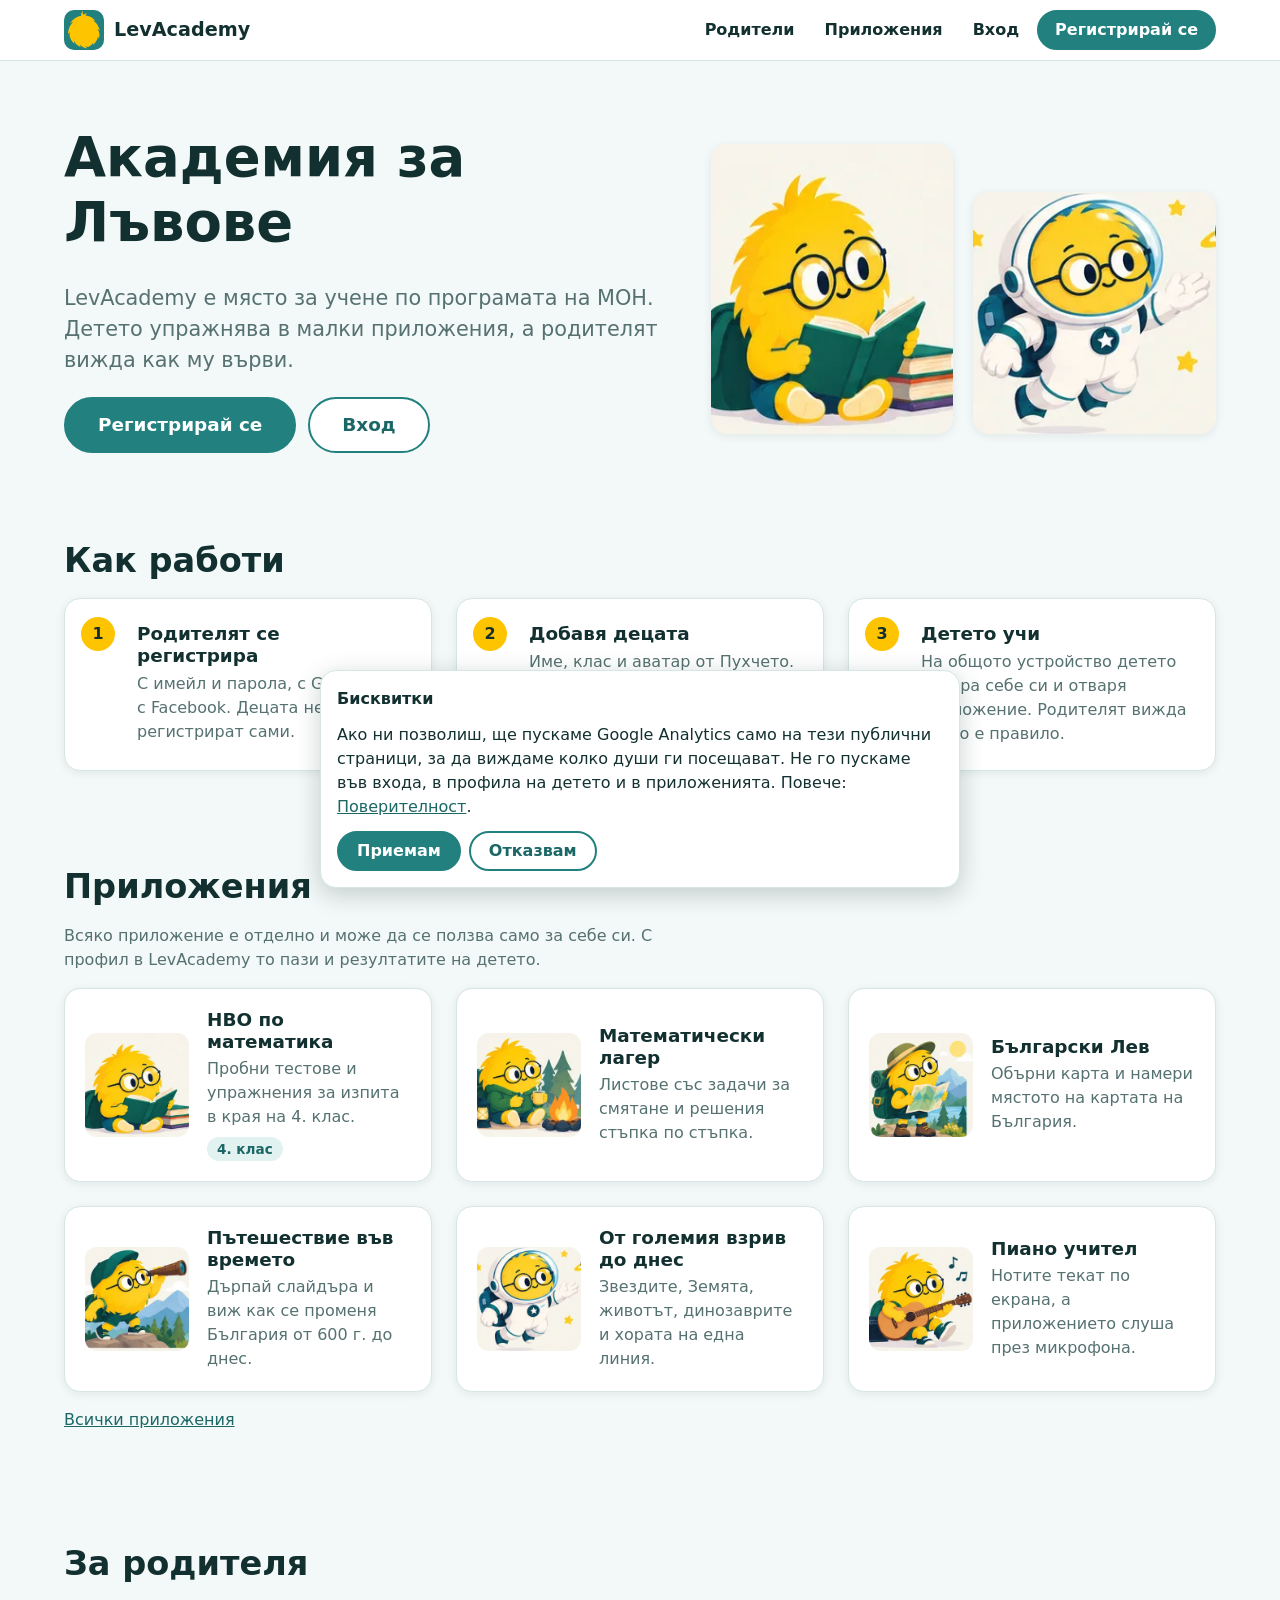
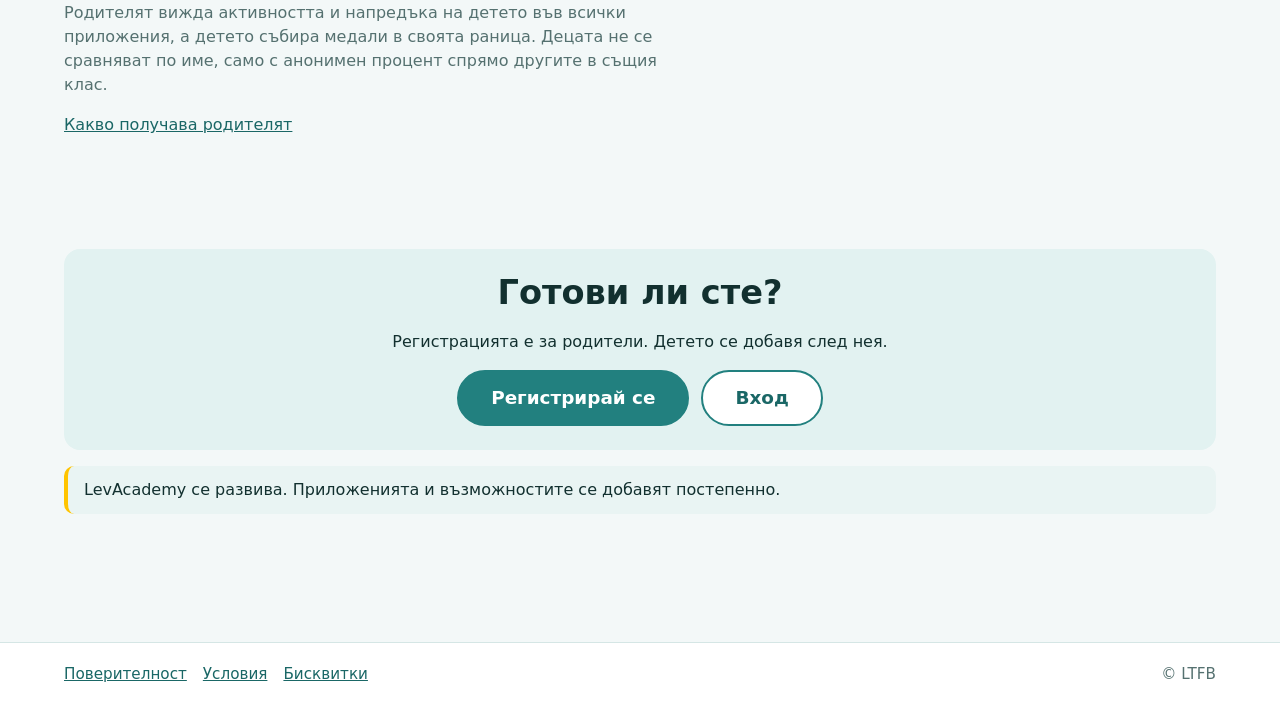
==== index.html @ 334375e3 "Публикуване от LTFB 6eeeff5" ====
<!doctype html>
<html lang="bg">
<head>
  <meta charset="utf-8">
  <meta name="viewport" content="width=device-width, initial-scale=1">
  <meta name="la-root" content="./">
  <title>LevAcademy: академия за лъвове</title>
  <meta name="description" content="Учене по програмата на МОН за деца. Родителят вижда напредъка на детето, а детето учи в приложения с Пухчето.">
  <meta property="og:type" content="website">
  <meta property="og:site_name" content="LevAcademy">
  <meta property="og:locale" content="bg_BG">
  <meta property="og:title" content="LevAcademy: академия за лъвове">
  <meta property="og:description" content="Учене по програмата на МОН за деца. Родителят вижда напредъка на детето, а детето учи в приложения с Пухчето.">
  <meta property="og:image" content="./img/logo.svg">
  <link rel="icon" href="./img/logo.svg" type="image/svg+xml">
  <link rel="stylesheet" href="./shared/tokens.css">
  <link rel="stylesheet" href="./shared/site.css">
  <script type="module" src="./shared/site.js"></script>
</head>
<body data-page="home">
<main id="main">
<section class="hero">
  <div class="wrap">
    <div>
      <h1>Академия за Лъвове</h1>
      <p class="lead">LevAcademy е място за учене по програмата на МОН. Детето упражнява в малки приложения, а родителят вижда как му върви.</p>
      <div class="hero-actions">
        <a class="btn btn-big" href="register/">Регистрирай се</a>
        <a class="btn btn-secondary btn-big" href="login/">Вход</a>
      </div>
    </div>
    <div class="hero-art" aria-hidden="true">
      <img src="avatars/06.webp" alt="" width="256" height="256">
      <img src="avatars/09.webp" alt="" width="256" height="256">
    </div>
  </div>
</section>

<section class="section">
  <div class="wrap">
    <h2>Как работи</h2>
    <ol class="steps three">
      <li><h3>Родителят се регистрира</h3><p>С имейл и парола, с Google или с Facebook. Децата не се регистрират сами.</p></li>
      <li><h3>Добавя децата</h3><p>Име, клас и аватар от Пухчето. Градът и училището са по желание.</p></li>
      <li><h3>Детето учи</h3><p>На общото устройство детето избира себе си и отваря приложение. Родителят вижда какво е правило.</p></li>
    </ol>
  </div>
</section>

<section class="section">
  <div class="wrap">
    <h2>Приложения</h2>
    <p class="intro">Всяко приложение е отделно и може да се ползва само за себе си. С профил в LevAcademy то пази и резултатите на детето.</p>
    <div class="cards" data-apps><p class="cards-status">Зареждаме приложенията…</p></div>
    <p><a href="apps/">Всички приложения</a></p>
  </div>
</section>

<section class="section">
  <div class="wrap">
    <h2>За родителя</h2>
    <p class="intro">Родителят вижда активността и напредъка на детето във всички приложения, а детето събира медали в своята раница. Децата не се сравняват по име, само с анонимен процент спрямо другите в същия клас.</p>
    <p><a href="parents/">Какво получава родителят</a></p>
  </div>
</section>

<section class="section">
  <div class="wrap">
    <div class="callout">
      <h2>Готови ли сте?</h2>
      <p>Регистрацията е за родители. Детето се добавя след нея.</p>
      <div class="hero-actions">
        <a class="btn btn-big" href="register/">Регистрирай се</a>
        <a class="btn btn-secondary btn-big" href="login/">Вход</a>
      </div>
    </div>
    <p class="notice">LevAcademy се развива. Приложенията и възможностите се добавят постепенно.</p>
  </div>
</section>
</main>
</body>
</html>
---- shared/tokens.css ----
/* LevAcademy design tokens: the look of the LTFB logo (turquoise + the yellow Пухчето).
   Every page of the site and the core app uses these; pages add their own styles on top. */
:root {
  --bg: #f3f8f8;
  --surface: #ffffff;
  --surface-2: #e9f4f3;
  --ink: #12302f;
  --muted: #557170;
  --line: #d5e6e5;
  --accent: #22807f;
  --accent-dark: #1a6766;
  --accent-light: #e2f2f1;
  --on-accent: #ffffff;
  --yellow: #ffc400;
  --danger: #c62828;
  --ok: #15934a;
  --radius: 16px;
  --radius-small: 10px;
  --shadow: 0 2px 10px rgba(18, 48, 47, .08);
  --font: system-ui, -apple-system, "Segoe UI", Roboto, sans-serif;
  --page-width: 1200px;
}

* { box-sizing: border-box; }
html { overflow-y: scroll; }
body { margin: 0; background: var(--bg); color: var(--ink); font: 16px/1.5 var(--font); }
a { color: var(--accent-dark); }
button, input, select { font: inherit; }
---- shared/site.css ----
/* Public pages of LevAcademy: header, footer, cookie banner, page blocks. Tokens come from tokens.css. */
html { scroll-behavior: smooth; }
img { max-width: 100%; height: auto; }
h1, h2, h3 { line-height: 1.2; margin: 0 0 .5em; }
h1 { font-size: clamp(2rem, 5.5vw, 3.4rem); }
h2 { font-size: clamp(1.5rem, 3.6vw, 2.1rem); }
h3 { font-size: 1.15rem; }
p { margin: 0 0 1em; }
:focus-visible { outline: 3px solid var(--yellow); outline-offset: 2px; }

.wrap { max-width: var(--page-width); margin: 0 auto; padding: 0 24px; }
.skip-link { position: absolute; left: -999px; top: 8px; background: var(--surface); padding: 8px 12px; border-radius: var(--radius-small); z-index: 100; }
.skip-link:focus { left: 8px; }

/* buttons */
.btn { display: inline-flex; align-items: center; justify-content: center; min-height: 48px; padding: 10px 24px; border-radius: 999px; border: 2px solid var(--accent); background: var(--accent); color: var(--on-accent); font-weight: 700; text-decoration: none; cursor: pointer; }
.btn:hover { background: var(--accent-dark); border-color: var(--accent-dark); }
.btn-secondary { background: var(--surface); color: var(--accent-dark); }
.btn-secondary:hover { background: var(--accent-light); color: var(--accent-dark); }
.btn-big { min-height: 56px; padding: 12px 32px; font-size: 1.15rem; }
.btn-small { min-height: 40px; padding: 6px 18px; }

/* header */
.site-header { background: var(--surface); border-bottom: 1px solid var(--line); }
.site-header .wrap { display: flex; flex-wrap: wrap; align-items: center; justify-content: space-between; gap: 8px 16px; padding-top: 10px; padding-bottom: 10px; }
.brand { display: inline-flex; align-items: center; gap: 10px; color: var(--ink); font-weight: 800; font-size: 1.2rem; text-decoration: none; }
.brand img { width: 40px; height: 40px; border-radius: 10px; }
.site-nav { display: flex; flex-wrap: wrap; align-items: center; gap: 4px 6px; }
.site-nav a { padding: 8px 12px; border-radius: 999px; color: var(--ink); text-decoration: none; font-weight: 600; }
.site-nav a:hover { background: var(--accent-light); }
.site-nav a[aria-current="page"] { background: var(--accent-light); color: var(--accent-dark); }
.site-nav a.btn { color: var(--on-accent); padding: 6px 16px; min-height: 40px; }
.site-nav a.btn:hover { background: var(--accent-dark); }

/* footer */
.site-footer { margin-top: 64px; background: var(--surface); border-top: 1px solid var(--line); color: var(--muted); font-size: .95rem; }
.site-footer .wrap { display: flex; flex-wrap: wrap; justify-content: space-between; gap: 8px 24px; padding-top: 20px; padding-bottom: 20px; }
.site-footer nav { display: flex; flex-wrap: wrap; gap: 4px 16px; }
.site-footer a, .link-button { color: var(--accent-dark); }
.link-button { background: none; border: 0; padding: 0; text-decoration: underline; cursor: pointer; }

/* cookie banner */
.cookie-banner { position: fixed; left: 12px; right: 12px; bottom: 12px; z-index: 50; max-width: 640px; margin: 0 auto; padding: 16px; background: var(--surface); border: 1px solid var(--line); border-radius: var(--radius); box-shadow: 0 6px 24px rgba(18, 48, 47, .22); }
.cookie-banner p { margin: 0 0 12px; }
.cookie-banner .actions { display: flex; flex-wrap: wrap; gap: 8px; }

/* hero */
.hero { padding: 64px 0 40px; }
.hero .wrap { display: grid; gap: 40px; align-items: center; }
.hero p.lead { font-size: 1.3rem; color: var(--muted); max-width: 30em; }
.hero-actions { display: flex; flex-wrap: wrap; gap: 12px; margin-top: 8px; }
.hero-art { display: flex; justify-content: center; gap: 20px; }
.hero-art img { width: min(48%, 300px); border-radius: var(--radius); background: var(--surface); box-shadow: var(--shadow); }
.hero-art img:nth-child(2) { margin-top: 48px; }
@media (min-width: 760px) {
  .hero .wrap { grid-template-columns: 1.2fr 1fr; }
}

/* sections */
.section { padding: 48px 0; }
.section > .wrap > p.intro { color: var(--muted); max-width: 40em; }
.page-head { padding-top: 36px; padding-bottom: 8px; }
.page-head p.lead { font-size: 1.15rem; color: var(--muted); max-width: 38em; }

.steps { display: grid; gap: 24px; padding: 0; margin: 0; list-style: none; counter-reset: step; }
.steps li { counter-increment: step; position: relative; background: var(--surface); border: 1px solid var(--line); border-radius: var(--radius); padding: 24px 24px 24px 72px; box-shadow: var(--shadow); }
.steps li::before { content: counter(step); position: absolute; left: 16px; top: 18px; width: 34px; height: 34px; border-radius: 50%; background: var(--yellow); color: var(--ink); font-weight: 800; display: grid; place-items: center; }
.steps h3 { margin-bottom: .25em; }
.steps p { margin: 0; color: var(--muted); }
@media (min-width: 760px) { .steps.three { grid-template-columns: repeat(3, 1fr); } }

.cards { display: grid; gap: 24px; grid-template-columns: repeat(auto-fill, minmax(min(100%, 340px), 1fr)); }
.card { display: flex; gap: 18px; align-items: center; background: var(--surface); border: 1px solid var(--line); border-radius: var(--radius); padding: 20px; box-shadow: var(--shadow); color: var(--ink); text-decoration: none; }
a.card:hover { border-color: var(--accent); }
.card img { width: 104px; height: 104px; border-radius: 12px; flex: none; background: var(--surface-2); }
.card h3 { margin: 0 0 .2em; }
.card p { margin: 0; color: var(--muted); }
.card .grades { display: inline-block; margin-top: 8px; padding: 2px 10px; border-radius: 999px; background: var(--accent-light); color: var(--accent-dark); font-size: .85rem; font-weight: 600; }
.cards-status { color: var(--muted); }

.feature { display: grid; gap: 16px; align-items: center; background: var(--surface); border: 1px solid var(--line); border-radius: var(--radius); padding: 20px; margin-bottom: 16px; box-shadow: var(--shadow); }
.feature img { width: 120px; height: 120px; border-radius: var(--radius); background: var(--surface-2); justify-self: center; }
.feature h2 { font-size: 1.35rem; }
.feature p:last-child, .feature ul:last-child { margin-bottom: 0; }
@media (min-width: 640px) {
  .feature { grid-template-columns: 140px 1fr; }
  .feature:nth-of-type(even) { grid-template-columns: 1fr 140px; }
  .feature:nth-of-type(even) img { order: 2; }
}

.callout { background: var(--accent-light); border-radius: var(--radius); padding: 24px; text-align: center; }
.callout .hero-actions { justify-content: center; }
.notice { background: var(--surface-2); border-left: 4px solid var(--yellow); border-radius: var(--radius-small); padding: 12px 16px; color: var(--ink); }

/* long text pages */
.prose { max-width: 44em; padding-bottom: 8px; }
.prose h2 { margin-top: 1.8em; }
.prose ul { padding-left: 1.3em; }
.prose li { margin-bottom: .35em; }
.draft-note { background: #fff6d6; border: 1px solid var(--yellow); border-radius: var(--radius-small); padding: 8px 14px; font-size: .95rem; }
mark.placeholder { background: #fff0a8; color: var(--ink); padding: 1px 6px; border-radius: 6px; }
.cards + p, .callout + .notice, .cards + .notice { margin-top: 16px; }
.callout { margin-bottom: 16px; }
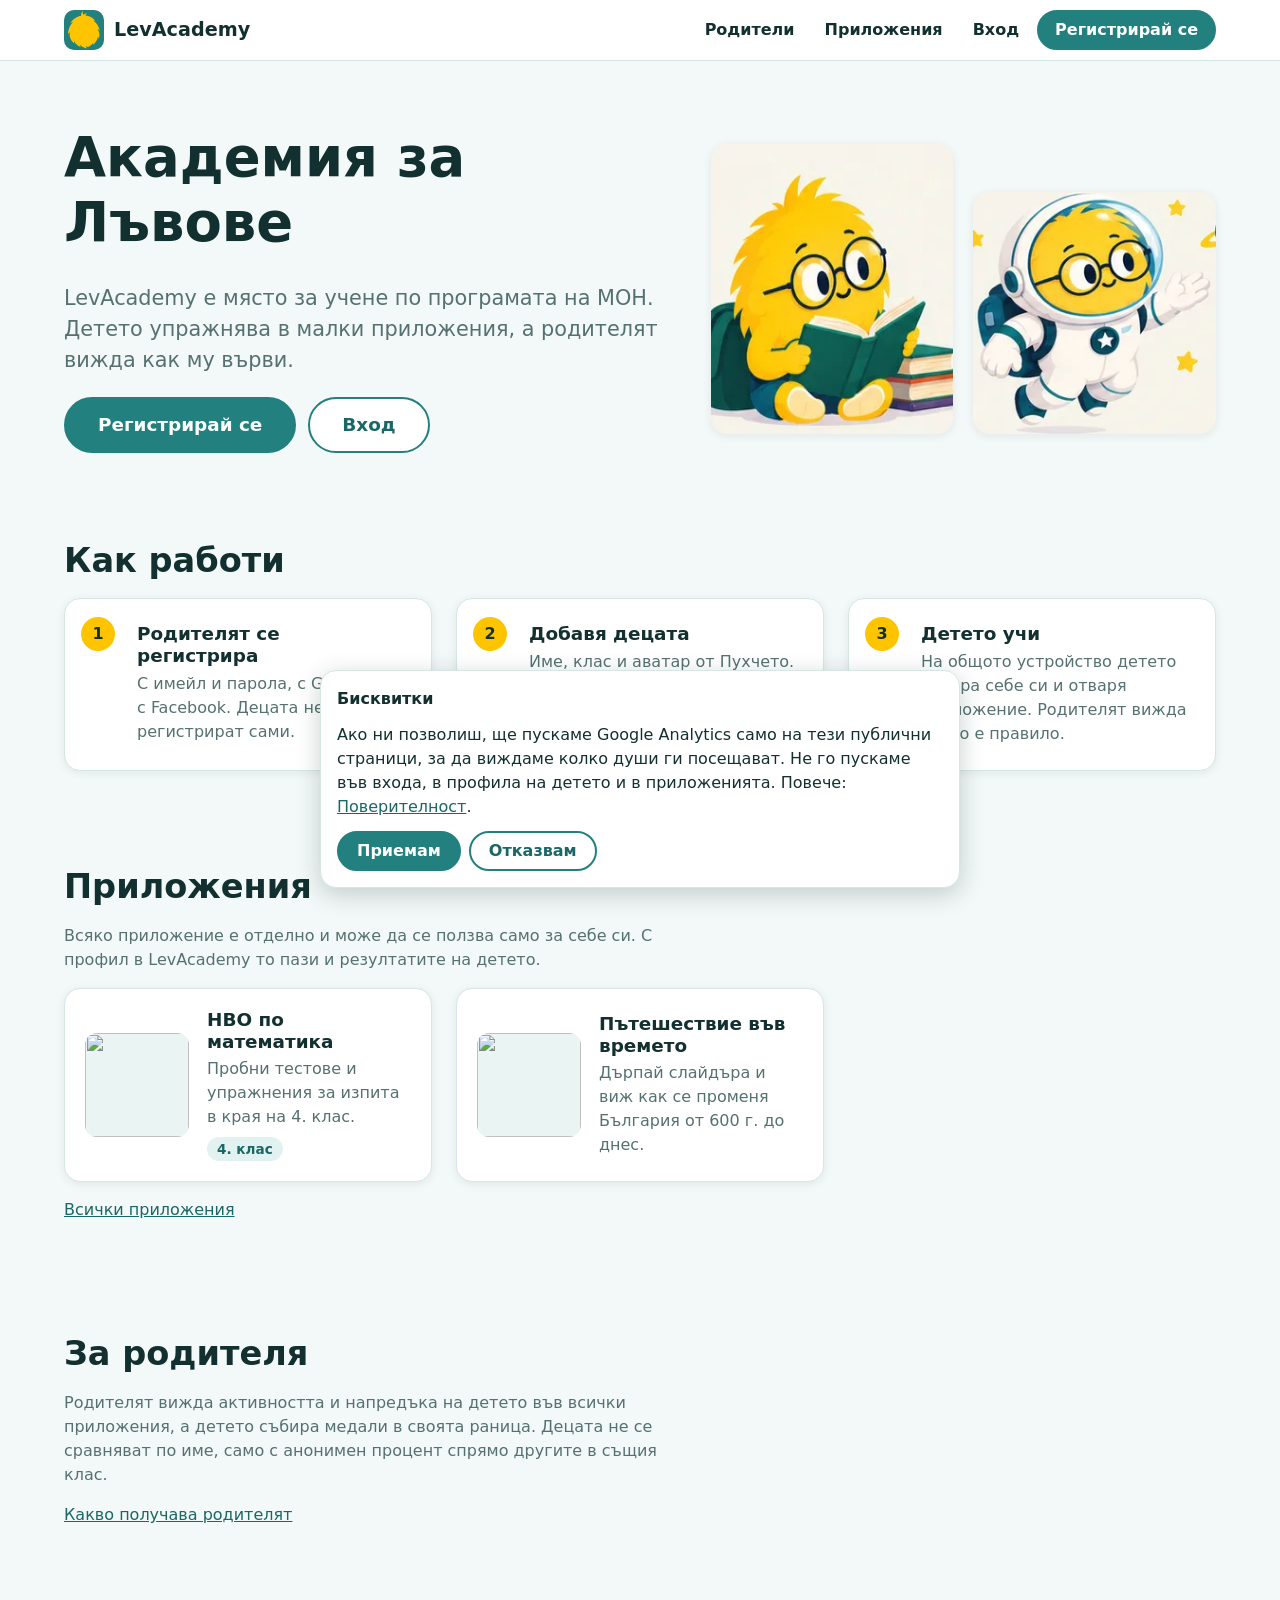
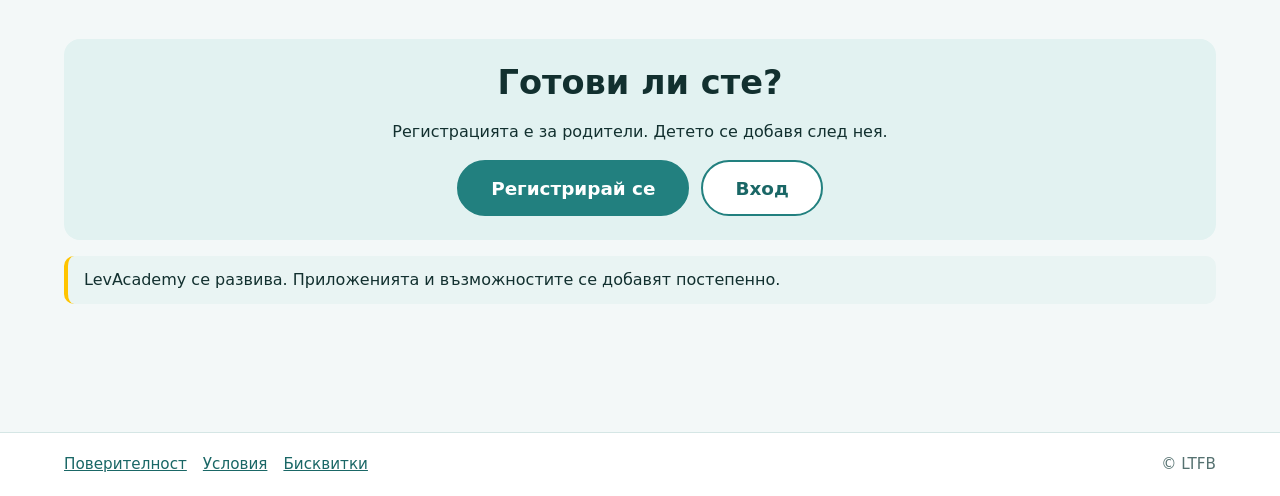
==== commit 5513d724: "Публикуване от LTFB 242159e" ====
--- a/index.html
+++ b/index.html
@@ -13,11 +13,27 @@
   <meta property="og:description" content="Учене по програмата на МОН за деца. Родителят вижда напредъка на детето, а детето учи в приложения с Пухчето.">
   <meta property="og:image" content="./img/logo.svg">
   <link rel="icon" href="./img/logo.svg" type="image/svg+xml">
+  <script>
+    // Inside the shell (/app/ loads this page with ?embed=shell): set the class before the first paint, so the header doesn't flash.
+    if (new URLSearchParams(location.search).get('embed') === 'shell' && window.parent !== window) document.documentElement.classList.add('embedded');
+  </script>
   <link rel="stylesheet" href="./shared/tokens.css">
   <link rel="stylesheet" href="./shared/site.css">
   <script type="module" src="./shared/site.js"></script>
 </head>
 <body data-page="home">
+<a class="skip-link" href="#main">Към съдържанието</a>
+<header class="site-header">
+  <div class="wrap">
+    <a class="brand" href="./"><img src="./img/logo.svg" alt="" width="40" height="40"><span>LevAcademy</span></a>
+    <nav class="site-nav" aria-label="Главно меню">
+      <a href="./parents/">Родители</a>
+      <a href="./apps/">Приложения</a>
+      <a href="./login/">Вход</a>
+      <a class="btn" href="./register/">Регистрирай се</a>
+    </nav>
+  </div>
+</header>
 <main id="main">
 <section class="hero">
   <div class="wrap">
@@ -51,7 +67,12 @@
   <div class="wrap">
     <h2>Приложения</h2>
     <p class="intro">Всяко приложение е отделно и може да се ползва само за себе си. С профил в LevAcademy то пази и резултатите на детето.</p>
-    <div class="cards" data-apps><p class="cards-status">Зареждаме приложенията…</p></div>
+    <div class="cards">
+<!-- apps:start: build-catalog.mjs пише картите тук -->
+      <a class="card" href="./app/#/nvo"><img src="./nvo-matematika/themes/blue/img/avatar.png" alt="" width="72" height="72" loading="lazy"><div><h3>НВО по математика</h3><p>Пробни тестове и упражнения за изпита в края на 4. клас.</p><span class="grades">4. клас</span></div></a>
+      <a class="card" href="./app/#/history"><img src="./bg-time-traveler/img/mascot.webp" alt="" width="72" height="72" loading="lazy"><div><h3>Пътешествие във времето</h3><p>Дърпай слайдъра и виж как се променя България от 600 г. до днес.</p></div></a>
+<!-- apps:end -->
+    </div>
     <p><a href="apps/">Всички приложения</a></p>
   </div>
 </section>
@@ -78,5 +99,15 @@
   </div>
 </section>
 </main>
+<footer class="site-footer">
+  <div class="wrap">
+    <nav aria-label="Правна информация">
+      <a href="./privacy/">Поверителност</a>
+      <a href="./terms/">Условия</a>
+      <button type="button" class="link-button" data-cookie-settings hidden>Бисквитки</button>
+    </nav>
+    <span>© LTFB</span>
+  </div>
+</footer>
 </body>
 </html>
--- a/shared/site.css
+++ b/shared/site.css
@@ -76,7 +76,6 @@
 .card h3 { margin: 0 0 .2em; }
 .card p { margin: 0; color: var(--muted); }
 .card .grades { display: inline-block; margin-top: 8px; padding: 2px 10px; border-radius: 999px; background: var(--accent-light); color: var(--accent-dark); font-size: .85rem; font-weight: 600; }
-.cards-status { color: var(--muted); }
 
 .feature { display: grid; gap: 16px; align-items: center; background: var(--surface); border: 1px solid var(--line); border-radius: var(--radius); padding: 20px; margin-bottom: 16px; box-shadow: var(--shadow); }
 .feature img { width: 120px; height: 120px; border-radius: var(--radius); background: var(--surface-2); justify-self: center; }
@@ -101,3 +100,6 @@
 mark.placeholder { background: #fff0a8; color: var(--ink); padding: 1px 6px; border-radius: 6px; }
 .cards + p, .callout + .notice, .cards + .notice { margin-top: 16px; }
 .callout { margin-bottom: 16px; }
+
+/* The home page inside the shell (?embed=shell): no header, footer or sign-up buttons, the shell already knows who is in. */
+.embedded .skip-link, .embedded .site-header, .embedded .site-footer, .embedded .hero-actions, .embedded .callout { display: none; }
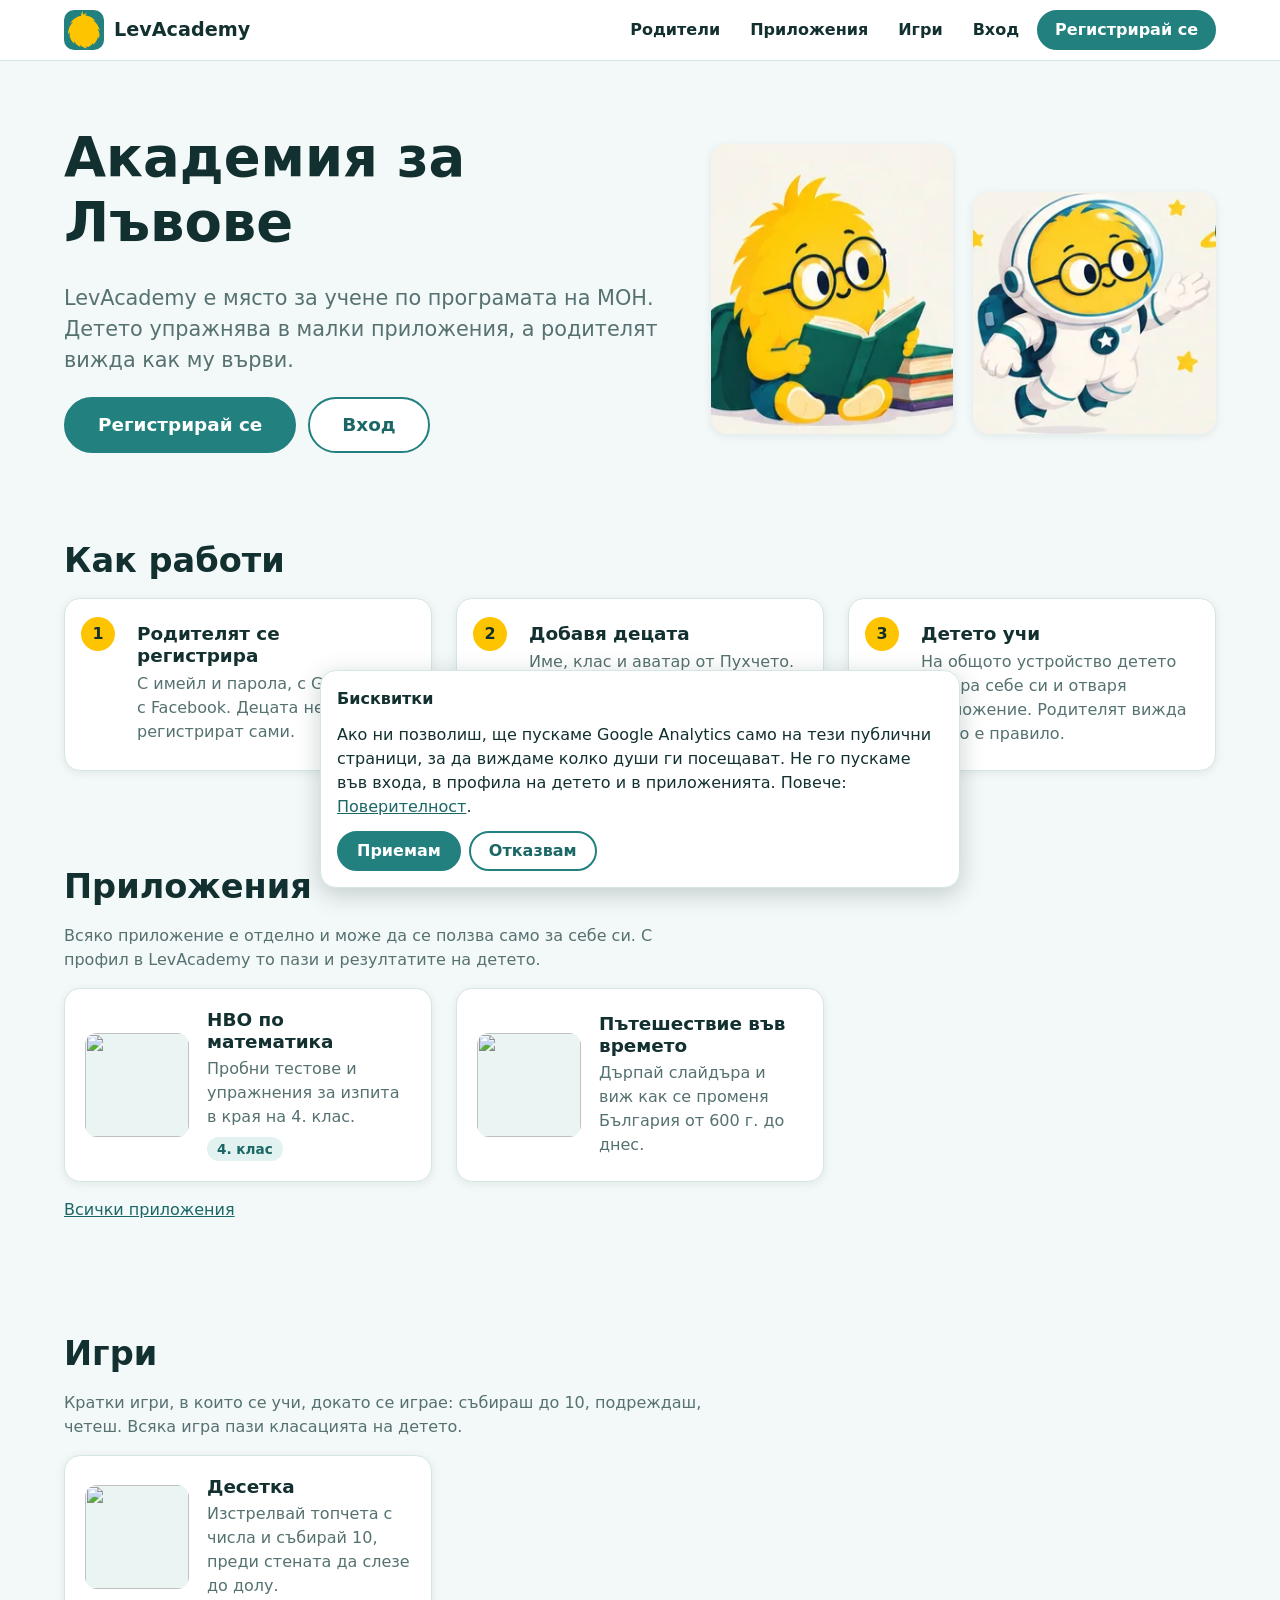
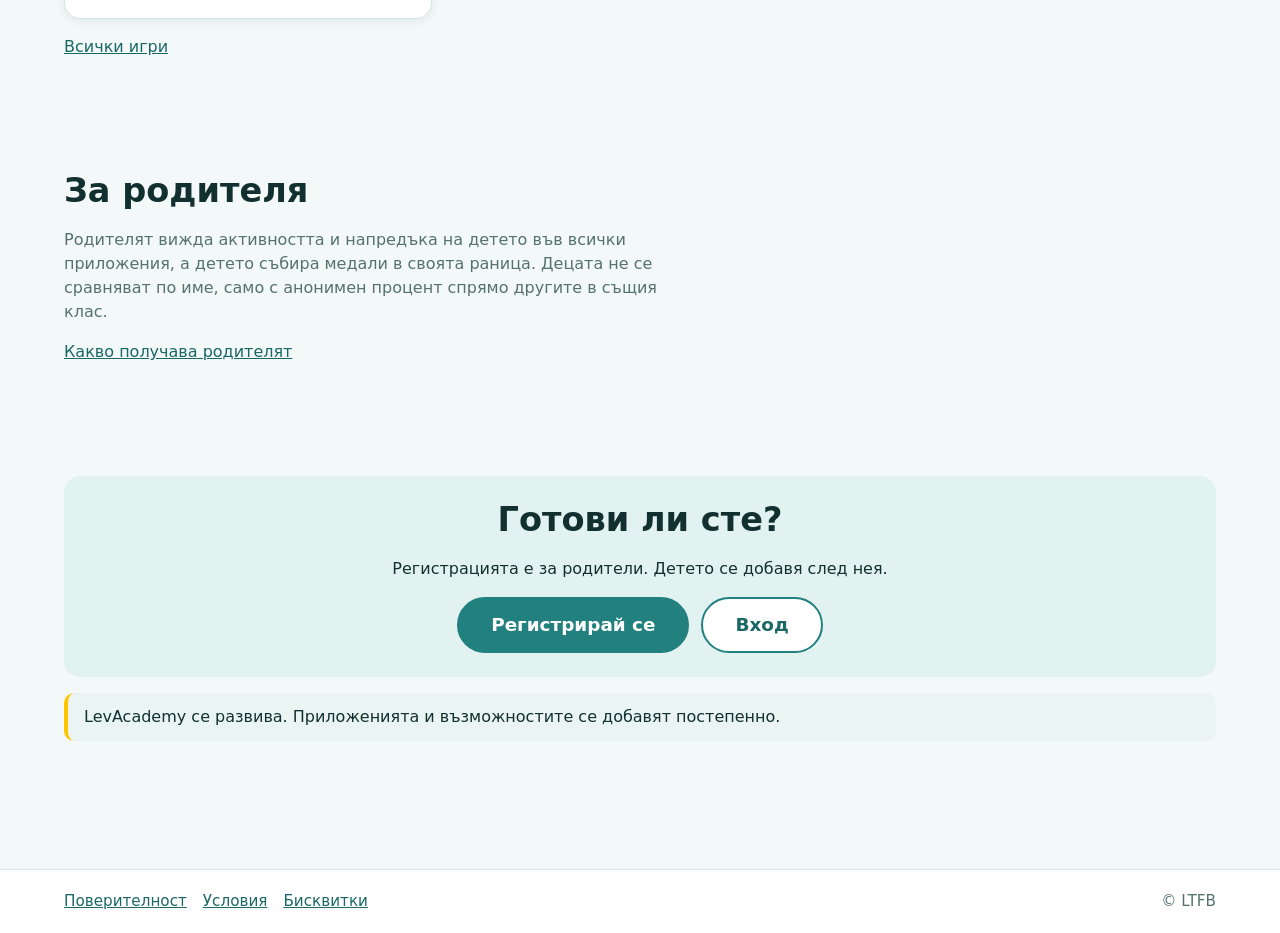
==== commit 1730c8eb: "Публикуване от LTFB 5796e8d" ====
--- a/index.html
+++ b/index.html
@@ -29,6 +29,7 @@
     <nav class="site-nav" aria-label="Главно меню">
       <a href="./parents/">Родители</a>
       <a href="./apps/">Приложения</a>
+      <a href="./games/">Игри</a>
       <a href="./login/">Вход</a>
       <a class="btn" href="./register/">Регистрирай се</a>
     </nav>
@@ -79,6 +80,19 @@
 
 <section class="section">
   <div class="wrap">
+    <h2>Игри</h2>
+    <p class="intro">Кратки игри, в които се учи, докато се играе: събираш до 10, подреждаш, четеш. Всяка игра пази класацията на детето.</p>
+    <div class="cards">
+<!-- games:start: build-catalog.mjs пише картите тук -->
+      <a class="card" href="./app/#/desetka"><img src="./desetka/icon.svg" alt="" width="72" height="72" loading="lazy"><div><h3>Десетка</h3><p>Изстрелвай топчета с числа и събирай 10, преди стената да слезе до долу.</p></div></a>
+<!-- games:end -->
+    </div>
+    <p><a href="games/">Всички игри</a></p>
+  </div>
+</section>
+
+<section class="section">
+  <div class="wrap">
     <h2>За родителя</h2>
     <p class="intro">Родителят вижда активността и напредъка на детето във всички приложения, а детето събира медали в своята раница. Децата не се сравняват по име, само с анонимен процент спрямо другите в същия клас.</p>
     <p><a href="parents/">Какво получава родителят</a></p>
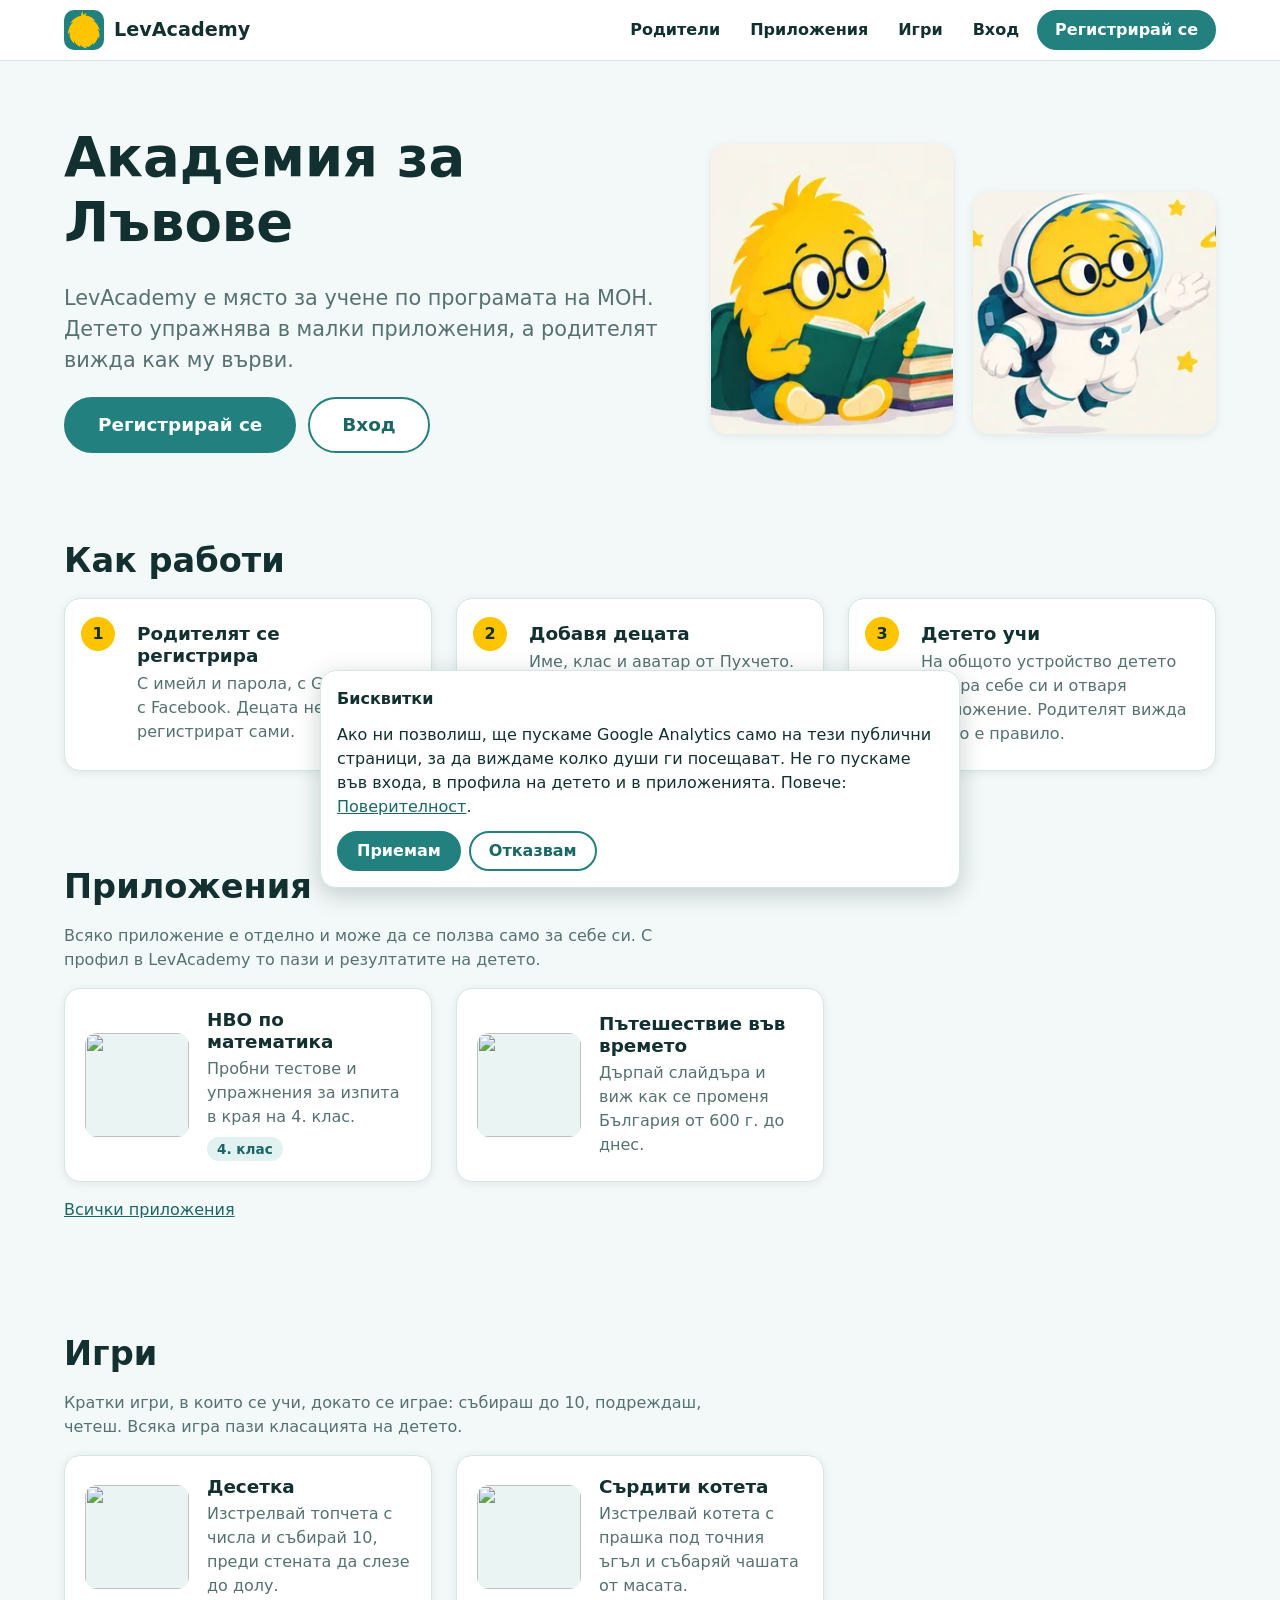
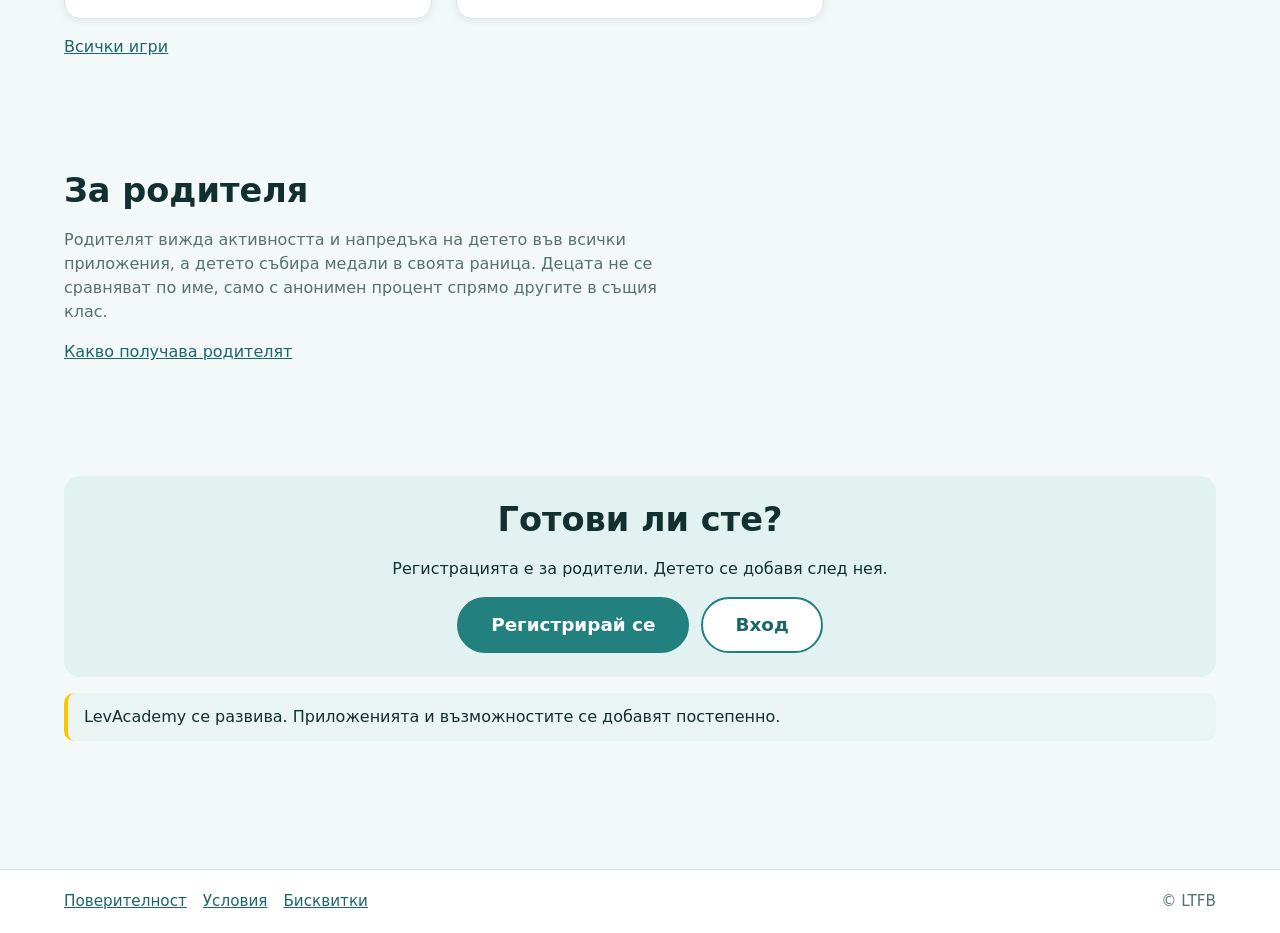
==== commit d7be6a84: "Публикуване от LTFB caee7af" ====
--- a/index.html
+++ b/index.html
@@ -85,6 +85,7 @@
     <div class="cards">
 <!-- games:start: build-catalog.mjs пише картите тук -->
       <a class="card" href="./app/#/desetka"><img src="./desetka/icon.svg" alt="" width="72" height="72" loading="lazy"><div><h3>Десетка</h3><p>Изстрелвай топчета с числа и събирай 10, преди стената да слезе до долу.</p></div></a>
+      <a class="card" href="./app/#/angry-kittens"><img src="./angry-kittens/icon.svg" alt="" width="72" height="72" loading="lazy"><div><h3>Сърдити котета</h3><p>Изстрелвай котета с прашка под точния ъгъл и събаряй чашата от масата.</p></div></a>
 <!-- games:end -->
     </div>
     <p><a href="games/">Всички игри</a></p>
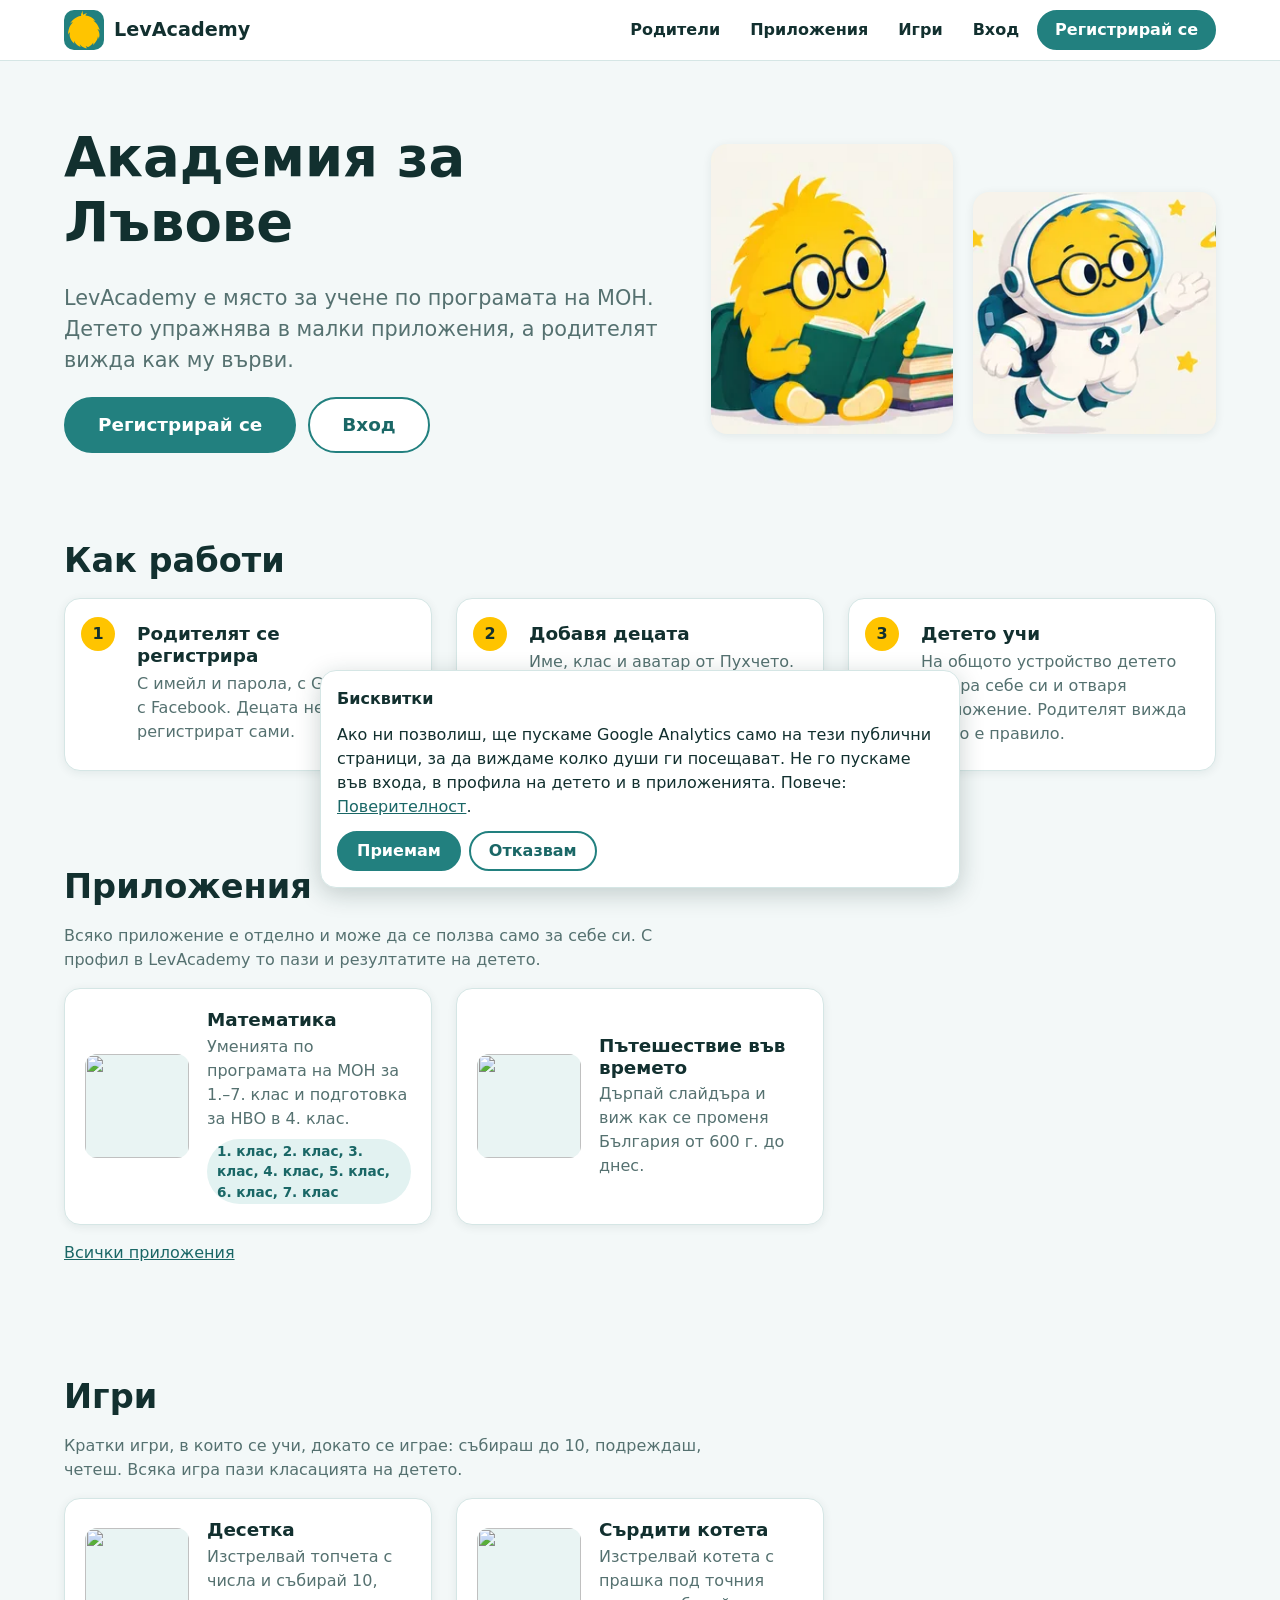
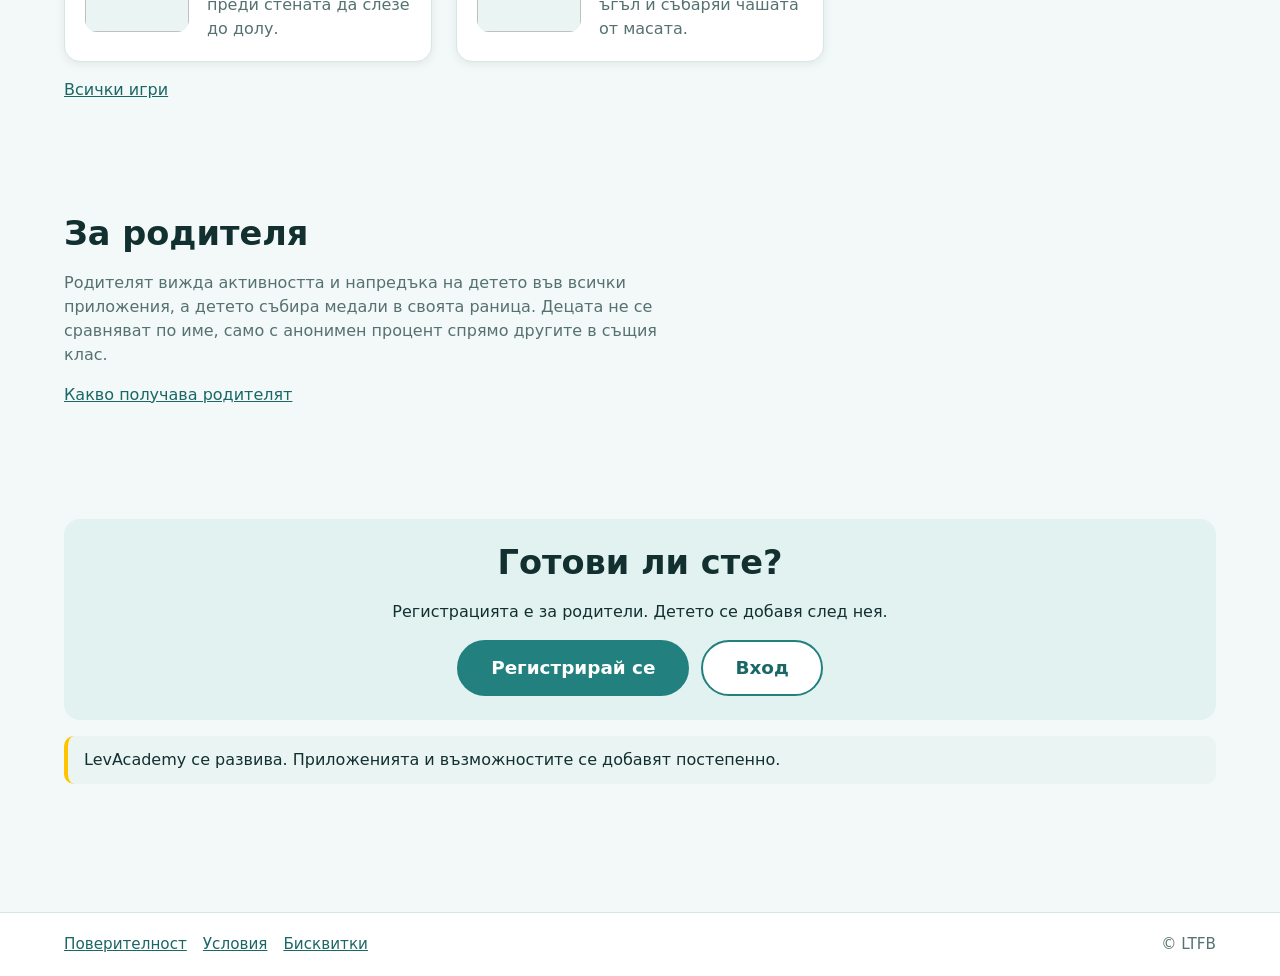
==== commit 3e0c4444: "Публикуване от LTFB 8456566" ====
--- a/index.html
+++ b/index.html
@@ -70,7 +70,7 @@
     <p class="intro">Всяко приложение е отделно и може да се ползва само за себе си. С профил в LevAcademy то пази и резултатите на детето.</p>
     <div class="cards">
 <!-- apps:start: build-catalog.mjs пише картите тук -->
-      <a class="card" href="./app/#/nvo"><img src="./nvo-matematika/themes/blue/img/avatar.png" alt="" width="72" height="72" loading="lazy"><div><h3>НВО по математика</h3><p>Пробни тестове и упражнения за изпита в края на 4. клас.</p><span class="grades">4. клас</span></div></a>
+      <a class="card" href="./app/#/nvo"><img src="./nvo-matematika/themes/blue/img/avatar.png" alt="" width="72" height="72" loading="lazy"><div><h3>Математика</h3><p>Уменията по програмата на МОН за 1.–7. клас и подготовка за НВО в 4. клас.</p><span class="grades">1. клас, 2. клас, 3. клас, 4. клас, 5. клас, 6. клас, 7. клас</span></div></a>
       <a class="card" href="./app/#/history"><img src="./bg-time-traveler/img/mascot.webp" alt="" width="72" height="72" loading="lazy"><div><h3>Пътешествие във времето</h3><p>Дърпай слайдъра и виж как се променя България от 600 г. до днес.</p></div></a>
 <!-- apps:end -->
     </div>
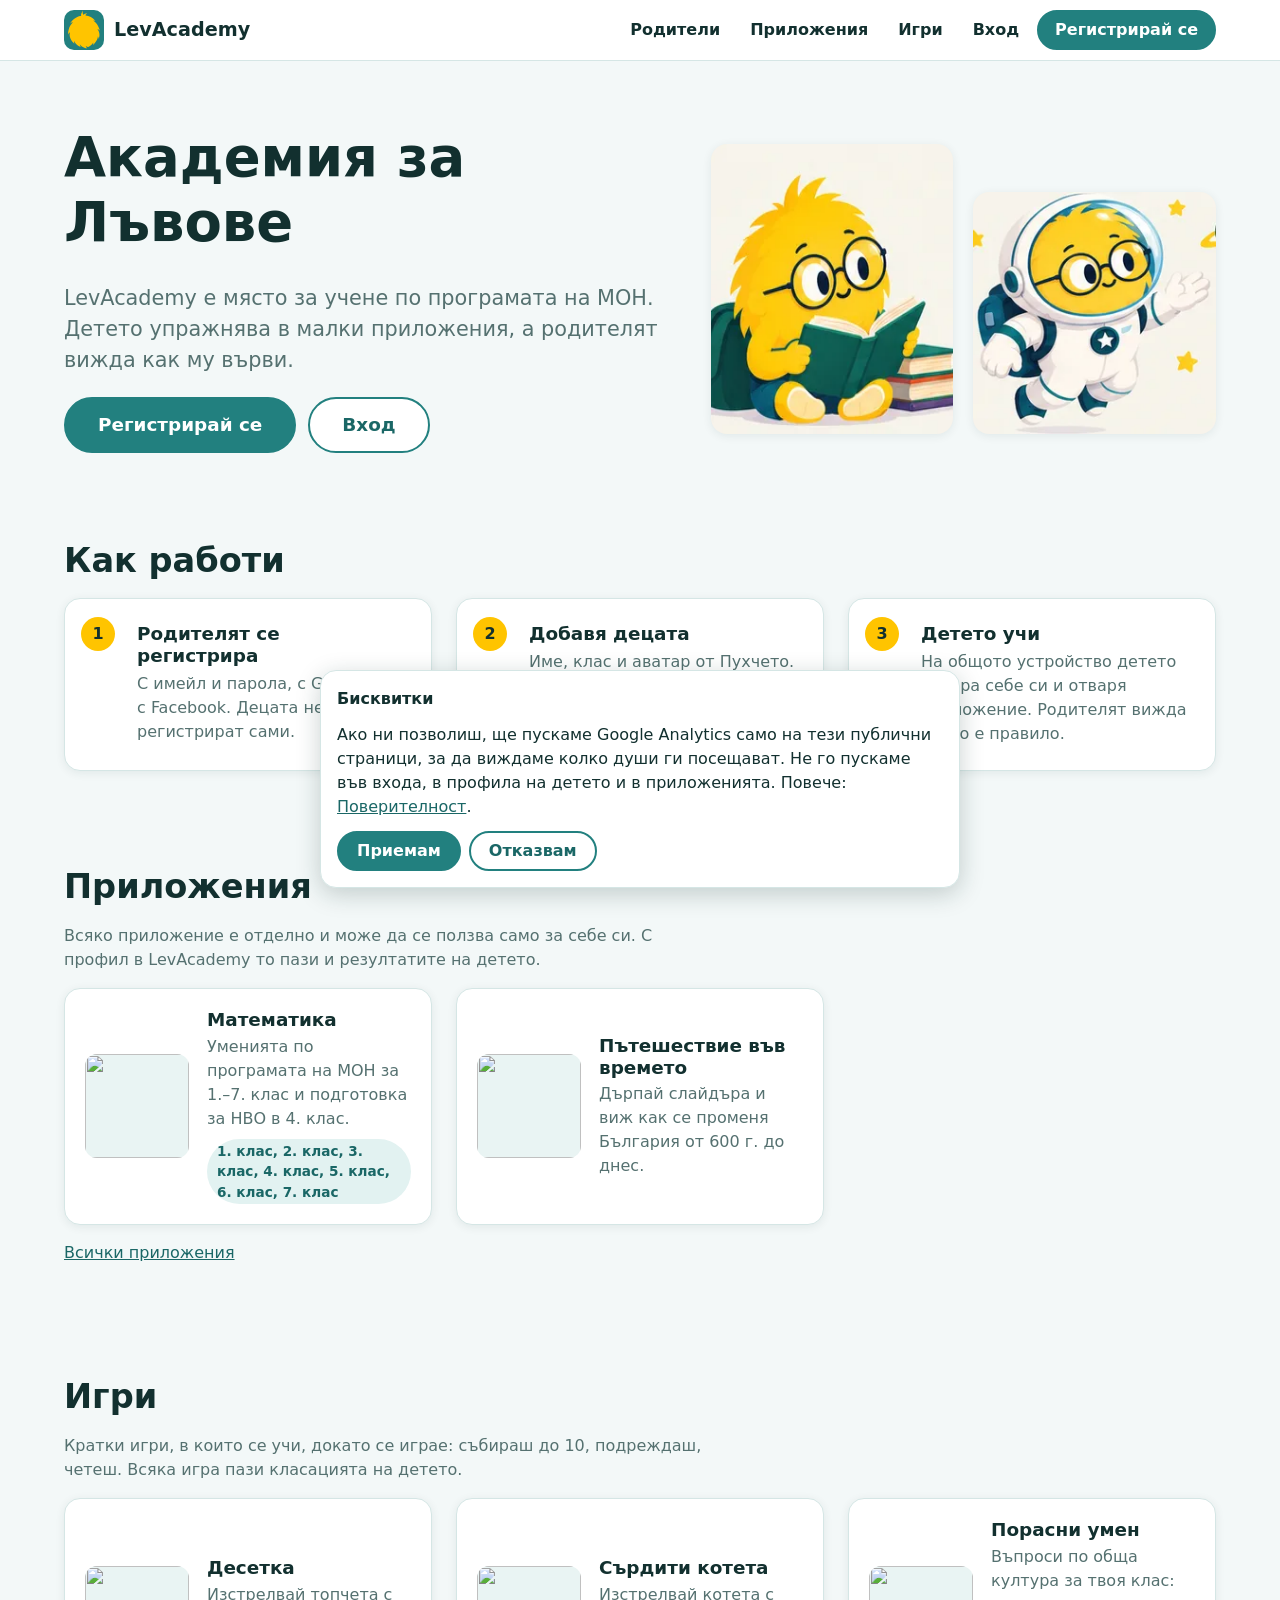
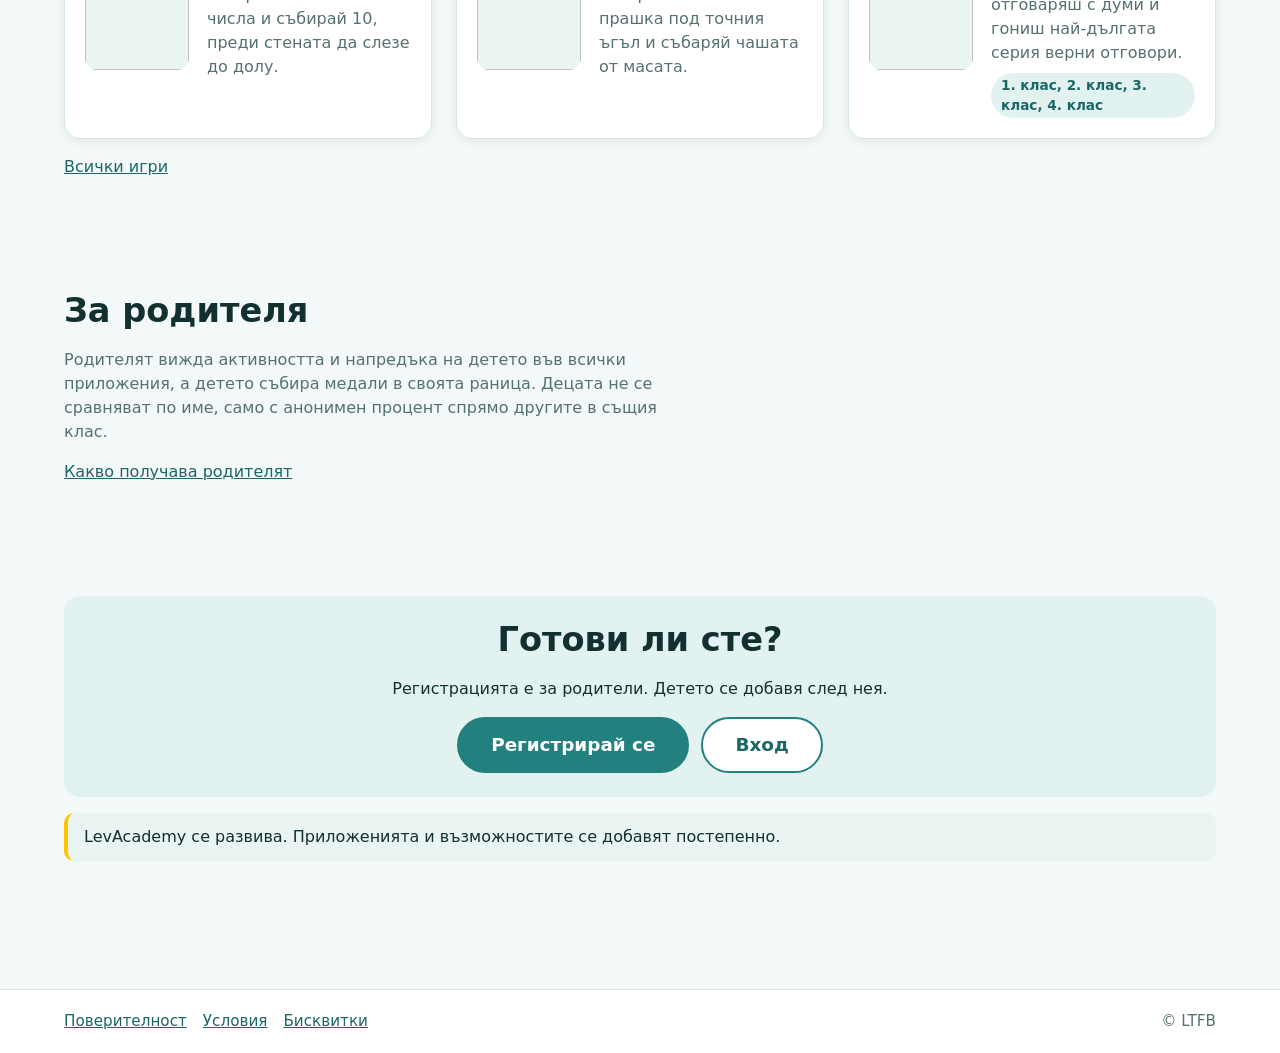
==== commit 89b83a0e: "Публикуване от LTFB 588fb89" ====
--- a/index.html
+++ b/index.html
@@ -86,6 +86,7 @@
 <!-- games:start: build-catalog.mjs пише картите тук -->
       <a class="card" href="./app/#/desetka"><img src="./desetka/icon.svg" alt="" width="72" height="72" loading="lazy"><div><h3>Десетка</h3><p>Изстрелвай топчета с числа и събирай 10, преди стената да слезе до долу.</p></div></a>
       <a class="card" href="./app/#/angry-kittens"><img src="./angry-kittens/icon.svg" alt="" width="72" height="72" loading="lazy"><div><h3>Сърдити котета</h3><p>Изстрелвай котета с прашка под точния ъгъл и събаряй чашата от масата.</p></div></a>
+      <a class="card" href="./app/#/porasni-umen"><img src="./porasni-umen/icon.svg" alt="" width="72" height="72" loading="lazy"><div><h3>Порасни умен</h3><p>Въпроси по обща култура за твоя клас: отговаряш с думи и гониш най-дългата серия верни отговори.</p><span class="grades">1. клас, 2. клас, 3. клас, 4. клас</span></div></a>
 <!-- games:end -->
     </div>
     <p><a href="games/">Всички игри</a></p>
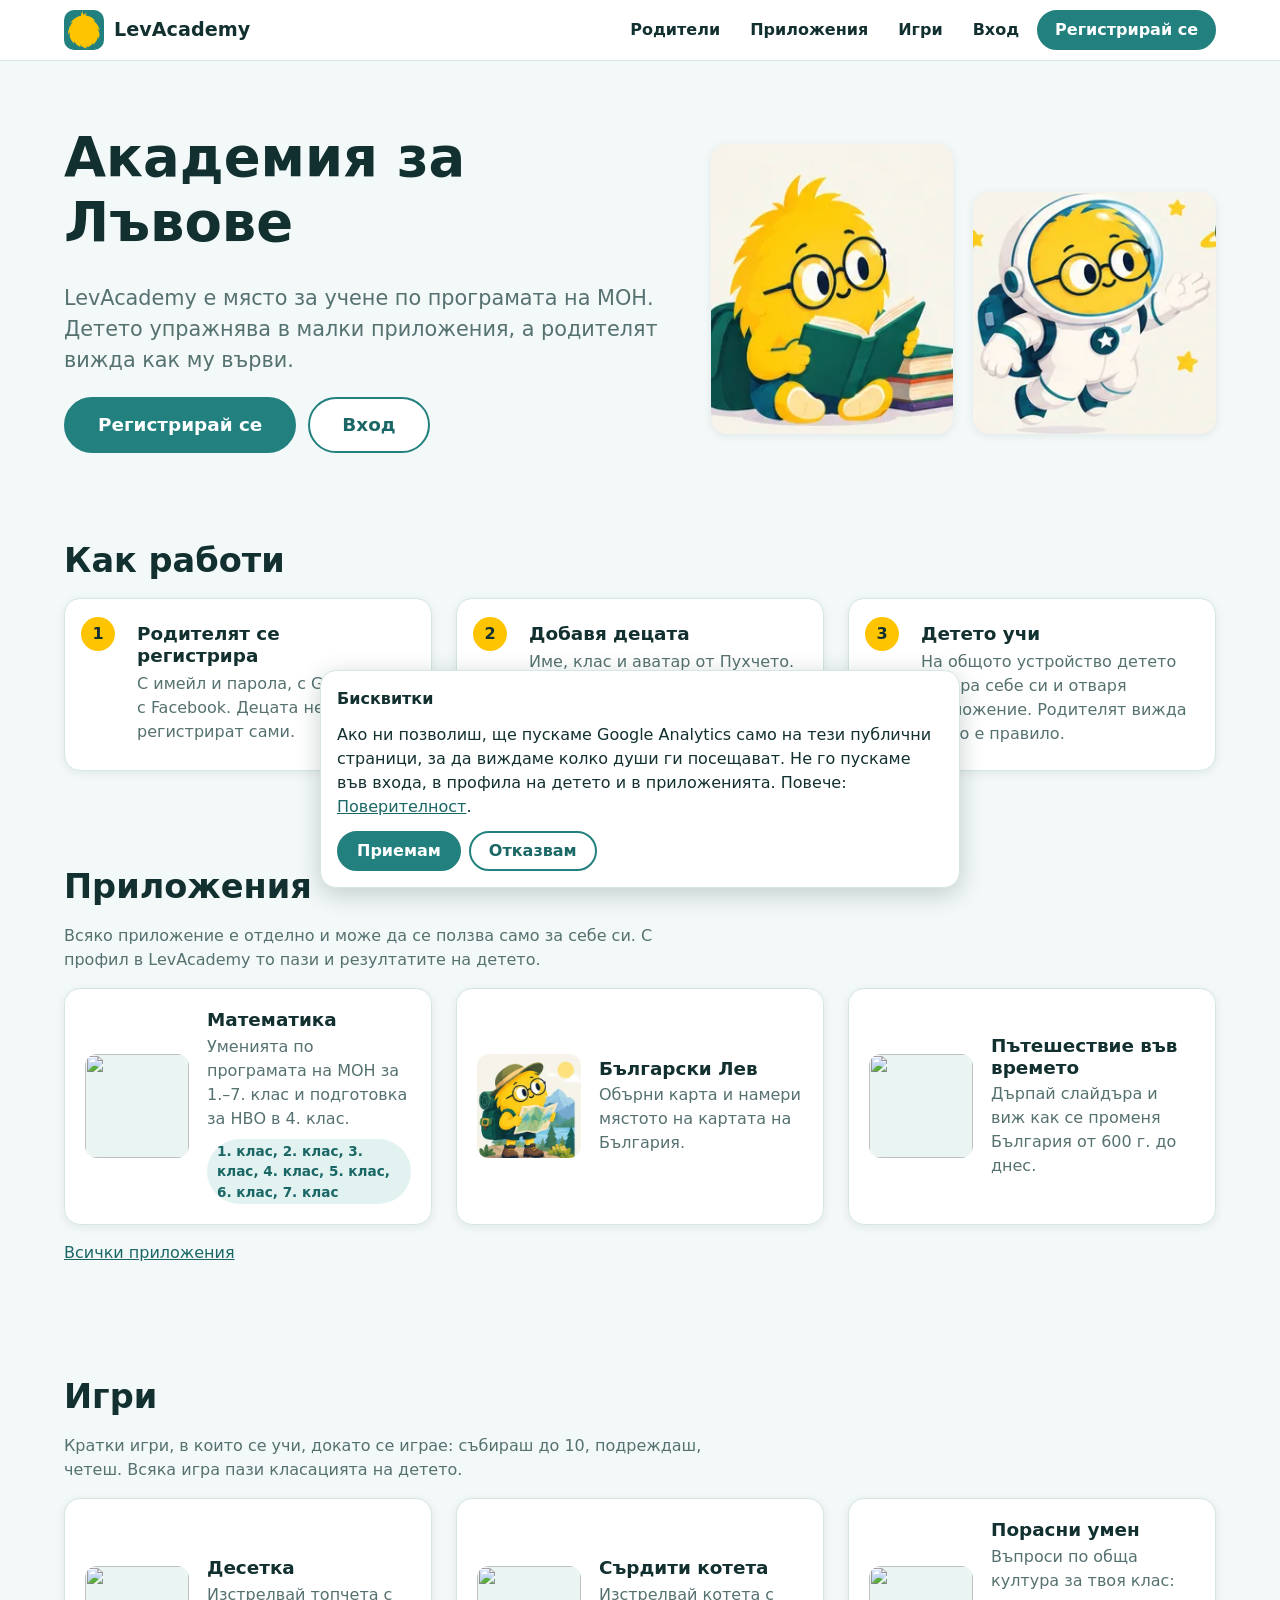
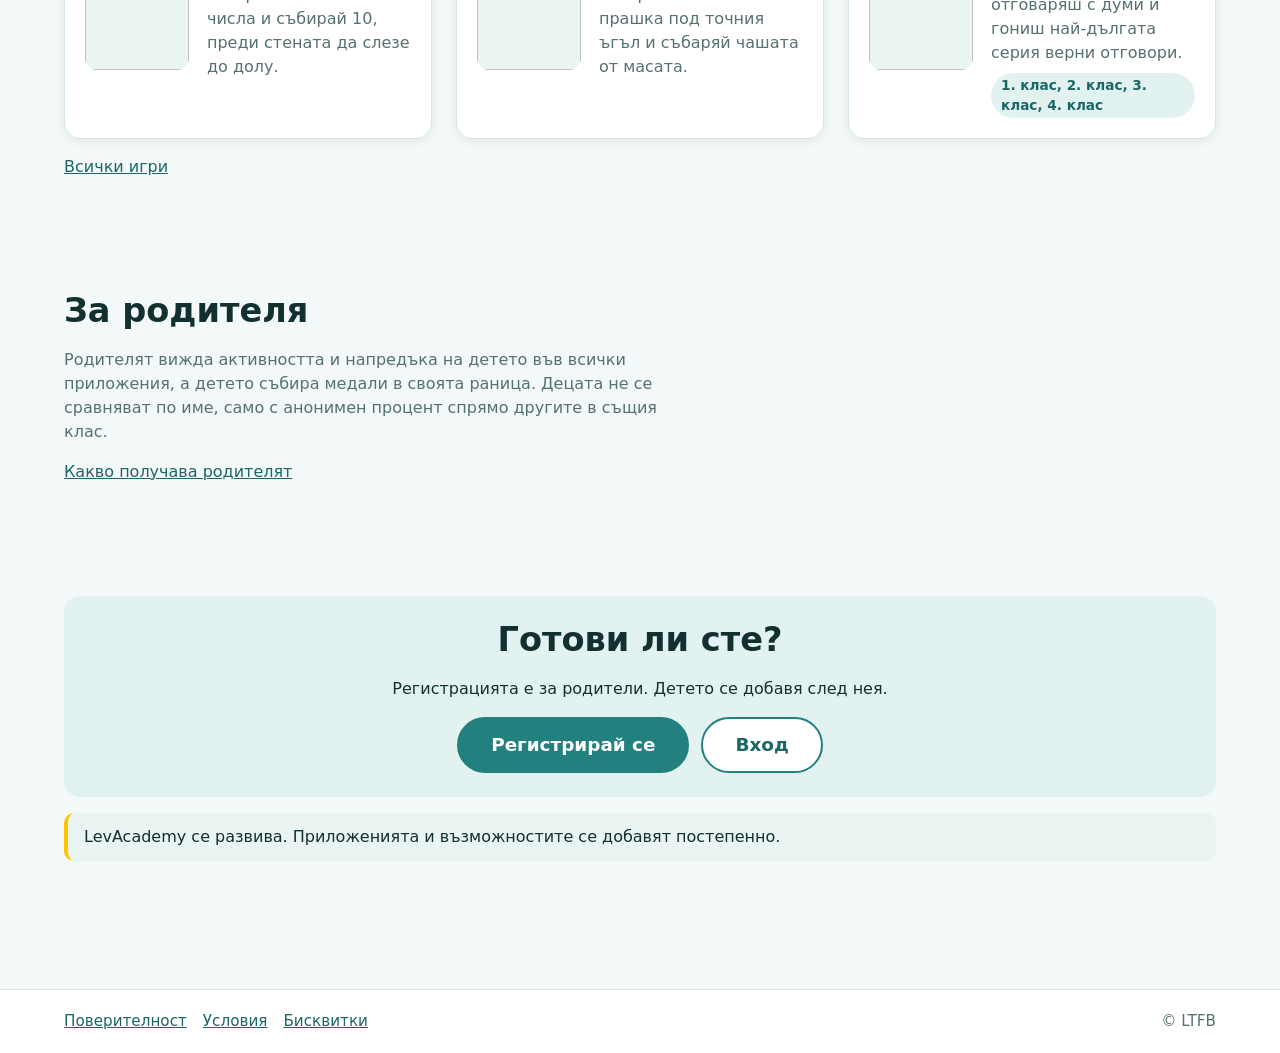
==== commit 1a192671: "Публикуване от LTFB 5e6359b" ====
--- a/index.html
+++ b/index.html
@@ -71,6 +71,7 @@
     <div class="cards">
 <!-- apps:start: build-catalog.mjs пише картите тук -->
       <a class="card" href="./app/#/nvo"><img src="./nvo-matematika/themes/blue/img/avatar.png" alt="" width="72" height="72" loading="lazy"><div><h3>Математика</h3><p>Уменията по програмата на МОН за 1.–7. клас и подготовка за НВО в 4. клас.</p><span class="grades">1. клас, 2. клас, 3. клас, 4. клас, 5. клас, 6. клас, 7. клас</span></div></a>
+      <a class="card" href="./app/#/balgarski-lev"><img src="/avatars/03.webp" alt="" width="72" height="72" loading="lazy"><div><h3>Български Лев</h3><p>Обърни карта и намери мястото на картата на България.</p></div></a>
       <a class="card" href="./app/#/history"><img src="./bg-time-traveler/img/mascot.webp" alt="" width="72" height="72" loading="lazy"><div><h3>Пътешествие във времето</h3><p>Дърпай слайдъра и виж как се променя България от 600 г. до днес.</p></div></a>
 <!-- apps:end -->
     </div>
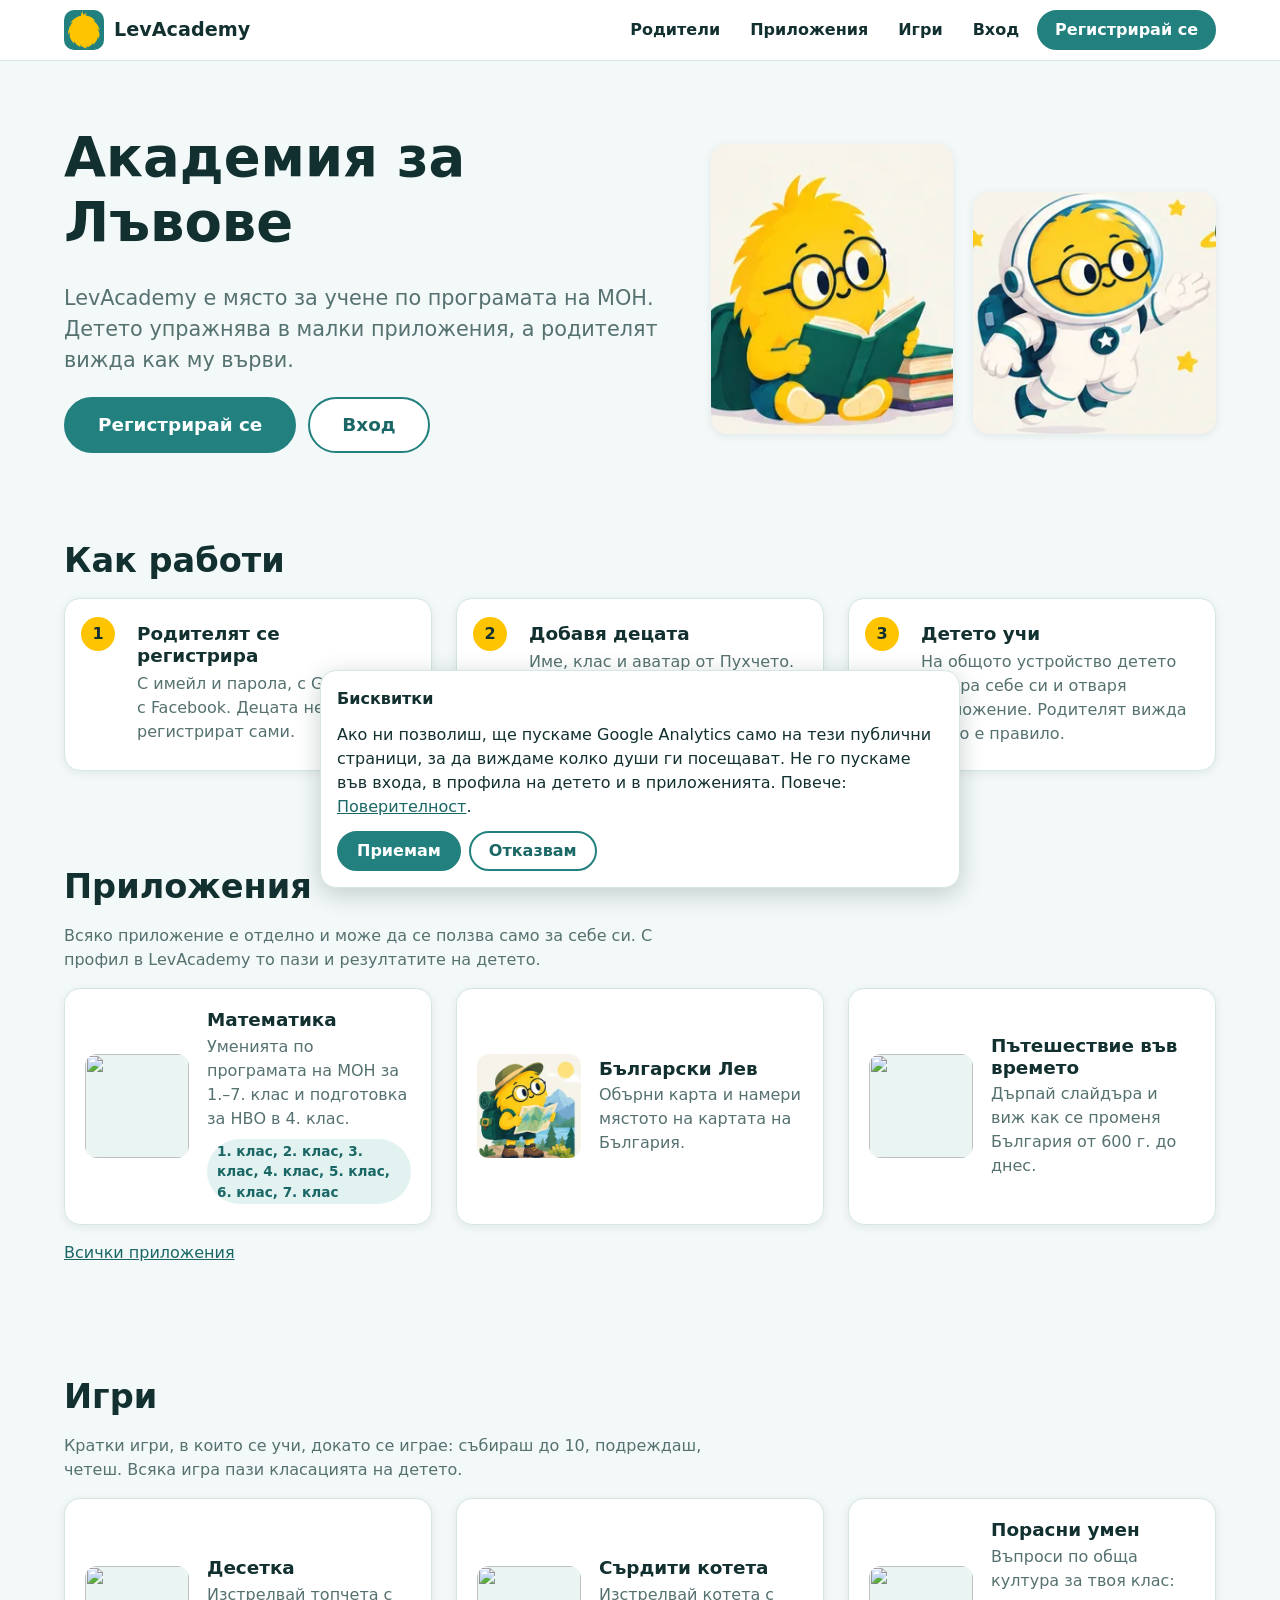
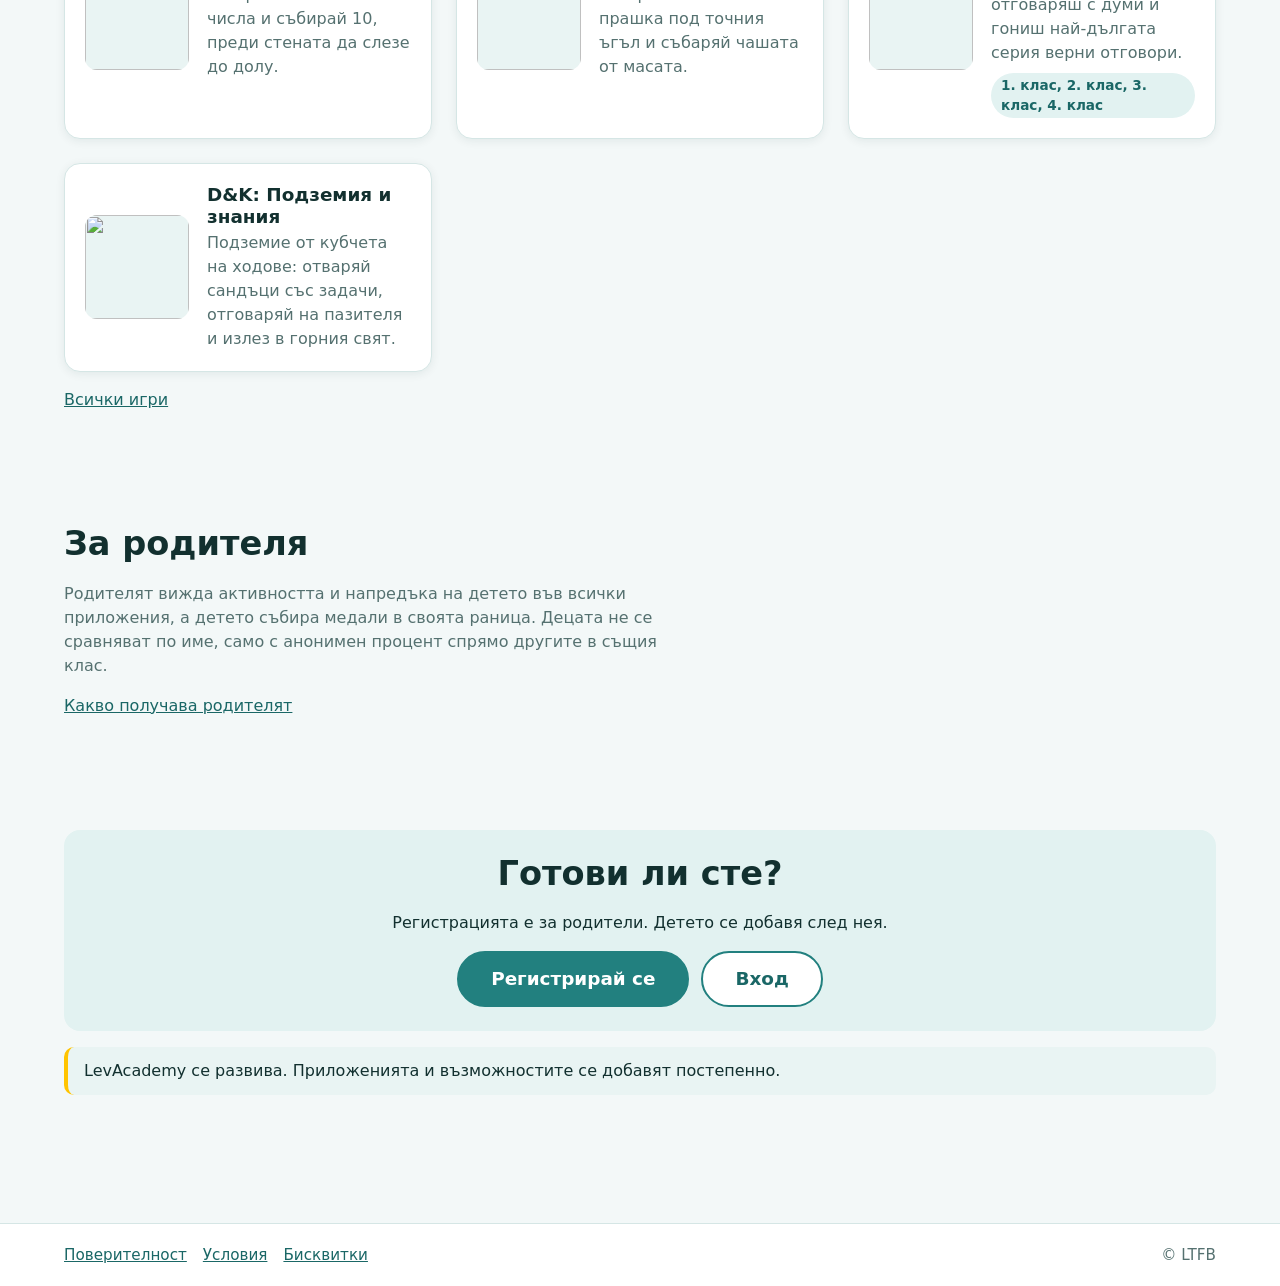
==== commit a2c62e9b: "Публикуване от LTFB dbe75cc" ====
--- a/index.html
+++ b/index.html
@@ -88,6 +88,7 @@
       <a class="card" href="./app/#/desetka"><img src="./desetka/icon.svg" alt="" width="72" height="72" loading="lazy"><div><h3>Десетка</h3><p>Изстрелвай топчета с числа и събирай 10, преди стената да слезе до долу.</p></div></a>
       <a class="card" href="./app/#/angry-kittens"><img src="./angry-kittens/icon.svg" alt="" width="72" height="72" loading="lazy"><div><h3>Сърдити котета</h3><p>Изстрелвай котета с прашка под точния ъгъл и събаряй чашата от масата.</p></div></a>
       <a class="card" href="./app/#/porasni-umen"><img src="./porasni-umen/icon.svg" alt="" width="72" height="72" loading="lazy"><div><h3>Порасни умен</h3><p>Въпроси по обща култура за твоя клас: отговаряш с думи и гониш най-дългата серия верни отговори.</p><span class="grades">1. клас, 2. клас, 3. клас, 4. клас</span></div></a>
+      <a class="card" href="./app/#/dungeons-and-knowledge"><img src="./dungeons-and-knowledge/icon.svg" alt="" width="72" height="72" loading="lazy"><div><h3>D&amp;K: Подземия и знания</h3><p>Подземие от кубчета на ходове: отваряй сандъци със задачи, отговаряй на пазителя и излез в горния свят.</p></div></a>
 <!-- games:end -->
     </div>
     <p><a href="games/">Всички игри</a></p>
